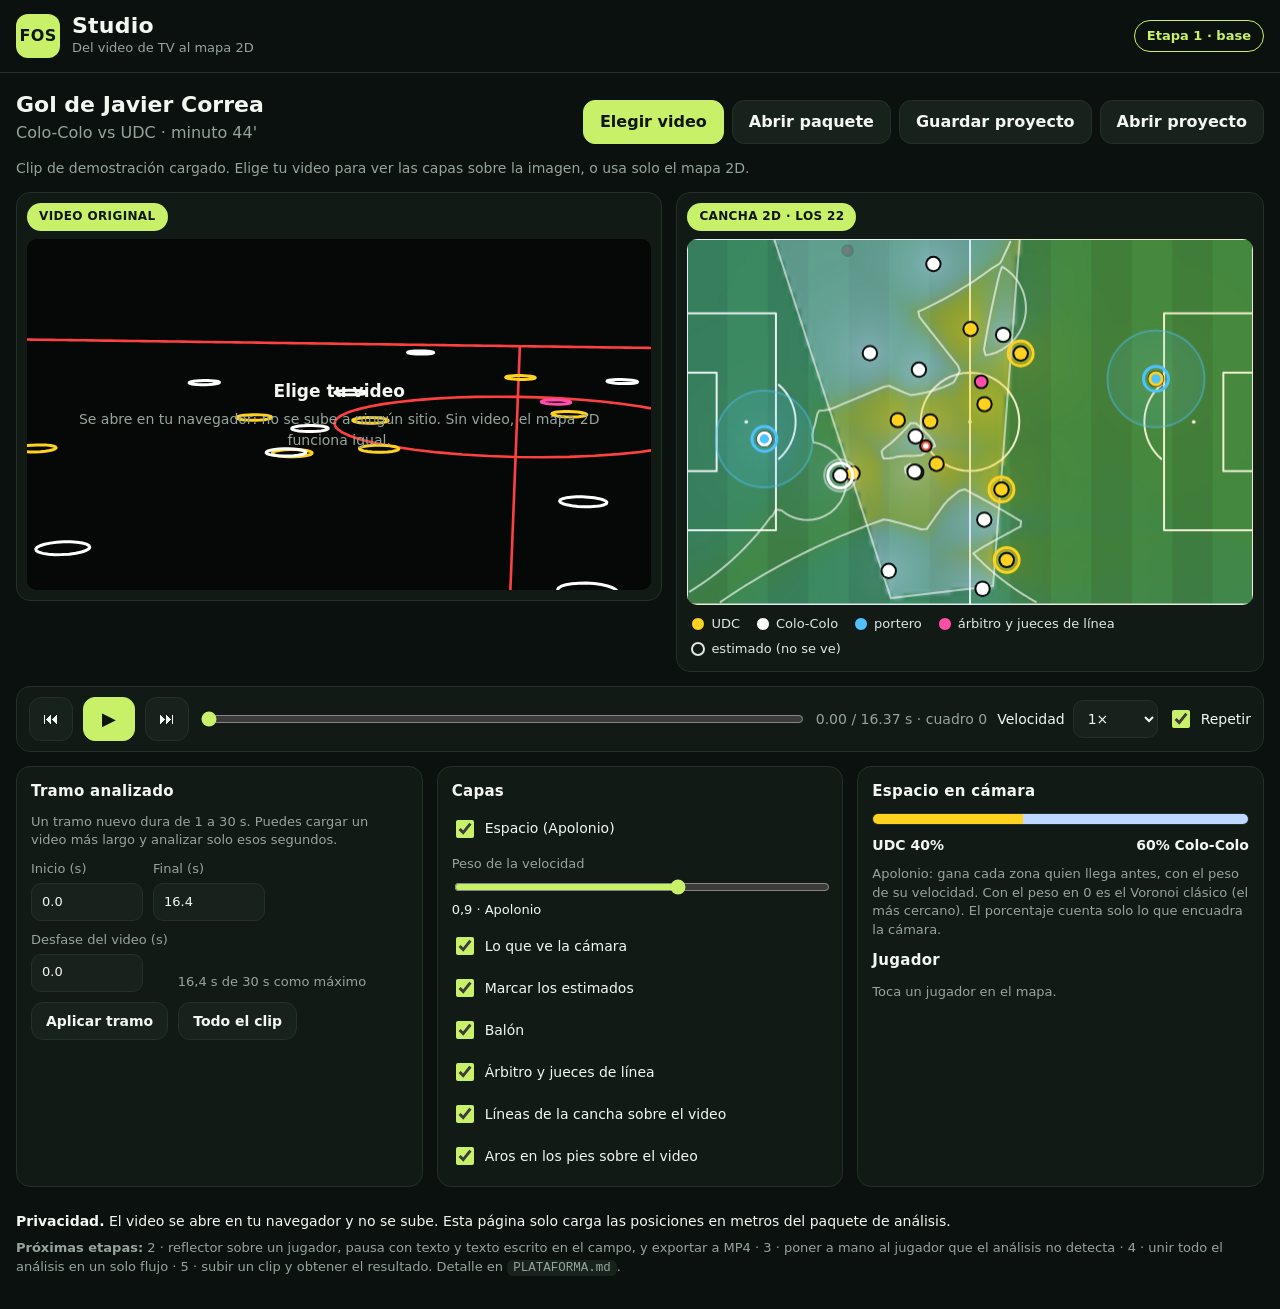
==== studio/index.html @ e6a31482 "Add FOS Studio (stage 1) under /studio/ Static test build of the new platform, generated by tools/bu" ====
<!doctype html>
<html lang="es">
<head>
<meta charset="utf-8">
<meta name="viewport" content="width=device-width, initial-scale=1">
<title>FOS Studio</title>
<meta name="description" content="Del video de TV al mapa 2D: los 22 jugadores sobre la cancha, el espacio que domina cada equipo y las líneas del campo sobre tu video.">
<link rel="stylesheet" href="studio.css">
</head>
<body>
<header class="top">
  <div class="brand"><span class="logo">FOS</span><div><h1>Studio</h1><p>Del video de TV al mapa 2D</p></div></div>
  <span class="badge" title="La plataforma se construye por etapas: ver PLATAFORMA.md">Etapa 1 · base</span>
</header>

<main>
  <section class="clip-head">
    <div><h2 id="clipTitle">Cargando…</h2><p id="clipSub" class="muted"></p></div>
    <div class="actions">
      <button id="btnVideo" class="btn primary" type="button">Elegir video</button>
      <button id="btnBundle" class="btn" type="button">Abrir paquete</button>
      <button id="btnSave" class="btn" type="button">Guardar proyecto</button>
      <button id="btnOpen" class="btn" type="button">Abrir proyecto</button>
    </div>
    <input id="videoFile" type="file" accept="video/*" hidden>
    <input id="bundleFile" type="file" accept=".json,application/json" hidden>
    <input id="projectFile" type="file" accept=".json,application/json" hidden>
  </section>
  <p id="status" class="status" role="status" aria-live="polite"></p>

  <section class="stage">
    <figure class="panel" id="videoPanel">
      <span class="chip">VIDEO ORIGINAL</span>
      <div class="frame" id="videoFrame">
        <video id="video" playsinline preload="auto"></video>
        <canvas id="overlay" aria-hidden="true"></canvas>
        <div id="videoEmpty" class="empty"><strong>Elige tu video</strong><span>Se abre en tu navegador: no se sube a ningún sitio. Sin video, el mapa 2D funciona igual.</span></div>
      </div>
    </figure>
    <figure class="panel">
      <span class="chip">CANCHA 2D · LOS 22</span>
      <canvas id="map" aria-label="Cancha 2D con los 22 jugadores"></canvas>
      <figcaption id="legend" class="legend"></figcaption>
    </figure>
  </section>

  <section class="transport" aria-label="Reproducción">
    <button id="btnPrev" class="icon" type="button" aria-label="Cuadro anterior" title="Cuadro anterior (←)">⏮</button>
    <button id="btnPlay" class="icon main" type="button" aria-label="Reproducir" title="Reproducir / pausa (espacio)">▶</button>
    <button id="btnNext" class="icon" type="button" aria-label="Cuadro siguiente" title="Cuadro siguiente (→)">⏭</button>
    <input id="slider" type="range" min="0" max="1" step="0.001" value="0" aria-label="Posición en el clip">
    <output id="time" class="time">0.00 / 0.00 s</output>
    <label class="select">Velocidad
      <select id="rate"><option value="0.25">0,25×</option><option value="0.5">0,5×</option><option value="1" selected>1×</option><option value="2">2×</option></select>
    </label>
    <label class="check"><input id="loop" type="checkbox" checked> Repetir</label>
  </section>

  <section class="cards">
    <article class="card">
      <h3>Tramo analizado</h3>
      <p class="muted small">Un tramo nuevo dura de 1 a 30 s. Puedes cargar un video más largo y analizar solo esos segundos.</p>
      <div class="row">
        <label>Inicio (s) <input id="rangeStart" type="number" min="0" step="0.1" inputmode="decimal"></label>
        <label>Final (s) <input id="rangeEnd" type="number" min="0" step="0.1" inputmode="decimal"></label>
      </div>
      <div class="row">
        <label>Desfase del video (s) <input id="videoOffset" type="number" min="0" step="0.1" value="0" inputmode="decimal"></label>
        <span class="muted small" id="rangeInfo"></span>
      </div>
      <div class="row">
        <button id="btnRange" class="btn small" type="button">Aplicar tramo</button>
        <button id="btnFull" class="btn small" type="button">Todo el clip</button>
      </div>
      <p id="rangeMsg" class="msg" role="alert"></p>
    </article>

    <article class="card">
      <h3>Capas</h3>
      <label class="check"><input type="checkbox" data-layer="apolonio"> Espacio (Apolonio)</label>
      <label class="slider">Peso de la velocidad <input id="gain" type="range" min="0" max="1.5" step="0.05" value="0.9"><output id="gainOut">0,9 · Apolonio</output></label>
      <label class="check"><input type="checkbox" data-layer="footprint"> Lo que ve la cámara</label>
      <label class="check"><input type="checkbox" data-layer="estimated"> Marcar los estimados</label>
      <label class="check"><input type="checkbox" data-layer="ball"> Balón</label>
      <label class="check"><input type="checkbox" data-layer="referees"> Árbitro y jueces de línea</label>
      <label class="check"><input type="checkbox" data-layer="fieldLines"> Líneas de la cancha sobre el video</label>
      <label class="check"><input type="checkbox" data-layer="feetRings"> Aros en los pies sobre el video</label>
    </article>

    <article class="card">
      <h3>Espacio en cámara</h3>
      <div class="bar" aria-hidden="true"><i id="bar0"></i><i id="bar1"></i></div>
      <div class="bar-l"><span id="pct0"></span><span id="pct1"></span></div>
      <p class="muted small">Apolonio: gana cada zona quien llega antes, con el peso de su velocidad. Con el peso en 0 es el Voronoi clásico (el más cercano). El porcentaje cuenta solo lo que encuadra la cámara.</p>
      <h3>Jugador</h3>
      <div id="player" class="muted small">Toca un jugador en el mapa.</div>
    </article>
  </section>
</main>

<footer>
  <p><strong>Privacidad.</strong> El video se abre en tu navegador y no se sube. Esta página solo carga las posiciones en metros del paquete de análisis.</p>
  <p class="muted small"><strong>Próximas etapas:</strong> 2 · reflector sobre un jugador, pausa con texto y texto escrito en el campo, y exportar a MP4 · 3 · poner a mano al jugador que el análisis no detecta · 4 · unir todo el análisis en un solo flujo · 5 · subir un clip y obtener el resultado. Detalle en <code>PLATAFORMA.md</code>.</p>
</footer>
<script type="module" src="app.js"></script>
</body>
</html>
---- studio/studio.css ----
:root {
  color-scheme: dark;
  --bg: #0b110e; --panel: #121a16; --panel-2: #18221d; --line: #243029; --text: #f3f7f2; --muted: #96a59c; --lime: #c8f169; --lime-ink: #0e1611; --danger: #ff8a7a;
  --radius: 14px;
  font-family: "Inter", system-ui, -apple-system, "Segoe UI", Roboto, sans-serif;
}
* { box-sizing: border-box; }
[hidden] { display: none !important; }
html { background: var(--bg); }
body { margin: 0; background: var(--bg); color: var(--text); line-height: 1.45; }
h1, h2, h3, p { margin: 0; }
button, input, select { font: inherit; color: inherit; }
:focus-visible { outline: 2px solid var(--lime); outline-offset: 2px; }

.top { display: flex; align-items: center; justify-content: space-between; gap: 12px; padding: 14px 16px; border-bottom: 1px solid var(--line); }
.brand { display: flex; align-items: center; gap: 12px; }
.brand h1 { font-size: 22px; letter-spacing: .01em; line-height: 1.1; }
.brand p { color: var(--muted); font-size: 13px; }
.logo { display: grid; place-items: center; width: 44px; height: 44px; border-radius: 12px; background: var(--lime); color: var(--lime-ink); font-weight: 900; letter-spacing: .02em; }
.badge { border: 1.5px solid var(--lime); color: var(--lime); border-radius: 999px; padding: 6px 12px; font-size: 13px; font-weight: 700; white-space: nowrap; }

main { max-width: 1280px; margin: 0 auto; padding: 16px; display: grid; gap: 14px; }
.clip-head { display: flex; flex-wrap: wrap; align-items: end; justify-content: space-between; gap: 12px; }
.clip-head h2 { font-size: 22px; }
.muted { color: var(--muted); }
.small { font-size: 13px; }
.actions { display: flex; flex-wrap: wrap; gap: 8px; }
.btn { min-height: 44px; padding: 0 16px; border-radius: 12px; border: 1px solid var(--line); background: var(--panel-2); cursor: pointer; font-weight: 600; }
.btn:hover { border-color: #3a4a40; }
.btn.primary { background: var(--lime); color: var(--lime-ink); border-color: var(--lime); }
.btn.small { min-height: 38px; padding: 0 14px; font-size: 14px; }
.status { min-height: 20px; font-size: 14px; color: var(--muted); }
.status.error { color: var(--danger); }

.stage { display: grid; gap: 14px; grid-template-columns: minmax(0, 1fr); align-items: start; }
@media (min-width: 900px) { .stage { grid-template-columns: minmax(0, 1.1fr) minmax(0, 1fr); } }
.panel { position: relative; margin: 0; padding: 10px; background: var(--panel); border: 1px solid var(--line); border-radius: var(--radius); }
.chip { display: inline-block; margin-bottom: 8px; padding: 5px 12px; border-radius: 999px; background: var(--lime); color: var(--lime-ink); font-size: 12px; font-weight: 800; letter-spacing: .03em; }
.frame { position: relative; width: 100%; aspect-ratio: 16 / 9; background: #050806; border-radius: 10px; overflow: hidden; }
.frame video, .frame canvas { position: absolute; inset: 0; width: 100%; height: 100%; }
.frame video { object-fit: fill; background: #050806; }
.frame canvas { pointer-events: none; }
.empty { position: absolute; inset: 0; display: grid; place-content: center; gap: 6px; padding: 20px; text-align: center; color: var(--muted); font-size: 14px; }
.empty strong { color: var(--text); font-size: 17px; }
.panel > canvas#map { display: block; width: 100%; height: auto; aspect-ratio: 105 / 68; border-radius: 10px; cursor: crosshair; touch-action: manipulation; }
.legend { display: flex; flex-wrap: wrap; gap: 6px 16px; padding: 10px 4px 2px; font-size: 13px; color: #dfe8e1; }
.legend span { display: inline-flex; align-items: center; gap: 6px; }
.legend i { width: 14px; height: 14px; border-radius: 50%; border: 1.5px solid #0a0e0c; }
.legend i.hollow { background: transparent; border: 2.5px solid #dfe8e1; }

.transport { display: flex; flex-wrap: wrap; align-items: center; gap: 10px; padding: 10px 12px; background: var(--panel); border: 1px solid var(--line); border-radius: var(--radius); }
.icon { width: 44px; height: 44px; border-radius: 12px; border: 1px solid var(--line); background: var(--panel-2); cursor: pointer; font-size: 16px; }
.icon.main { background: var(--lime); color: var(--lime-ink); border-color: var(--lime); width: 52px; font-size: 18px; }
.transport input[type=range] { flex: 1 1 200px; min-width: 120px; accent-color: var(--lime); }
.time { font-variant-numeric: tabular-nums; color: var(--muted); font-size: 14px; min-width: 120px; }
.select, .check, .slider { display: flex; align-items: center; gap: 8px; font-size: 14px; }
.select select, .row input[type=number] { min-height: 38px; background: var(--panel-2); border: 1px solid var(--line); border-radius: 10px; padding: 0 10px; }
.check input { width: 18px; height: 18px; accent-color: var(--lime); }
.check { min-height: 32px; }

.cards { display: grid; gap: 14px; grid-template-columns: minmax(0, 1fr); }
@media (min-width: 900px) { .cards { grid-template-columns: repeat(3, minmax(0, 1fr)); } }
.card { padding: 14px; background: var(--panel); border: 1px solid var(--line); border-radius: var(--radius); display: grid; gap: 10px; align-content: start; }
.card h3 { font-size: 15px; letter-spacing: .02em; }
.row { display: flex; flex-wrap: wrap; align-items: end; gap: 10px; }
.row label { display: grid; gap: 4px; font-size: 13px; color: var(--muted); }
.row input[type=number] { width: 112px; color: var(--text); }
.msg { min-height: 18px; font-size: 13px; color: var(--danger); }
.msg.ok { color: var(--lime); }
.slider { display: grid; gap: 4px; font-size: 13px; color: var(--muted); }
.slider input { width: 100%; accent-color: var(--lime); }
.slider output { color: var(--text); }
.bar { display: flex; height: 12px; border-radius: 999px; overflow: hidden; background: var(--panel-2); border: 1px solid var(--line); }
.bar i { display: block; height: 100%; transition: width .12s linear; }
.bar-l { display: flex; justify-content: space-between; font-size: 14px; font-weight: 600; }
#player { line-height: 1.6; }
#player b { color: var(--text); }

footer { max-width: 1280px; margin: 0 auto; padding: 8px 16px 32px; display: grid; gap: 8px; font-size: 14px; }
code { background: var(--panel-2); border-radius: 6px; padding: 1px 6px; font-size: 12.5px; }
@media (max-width: 520px) { .time { min-width: 0; } .brand p { display: none; } }
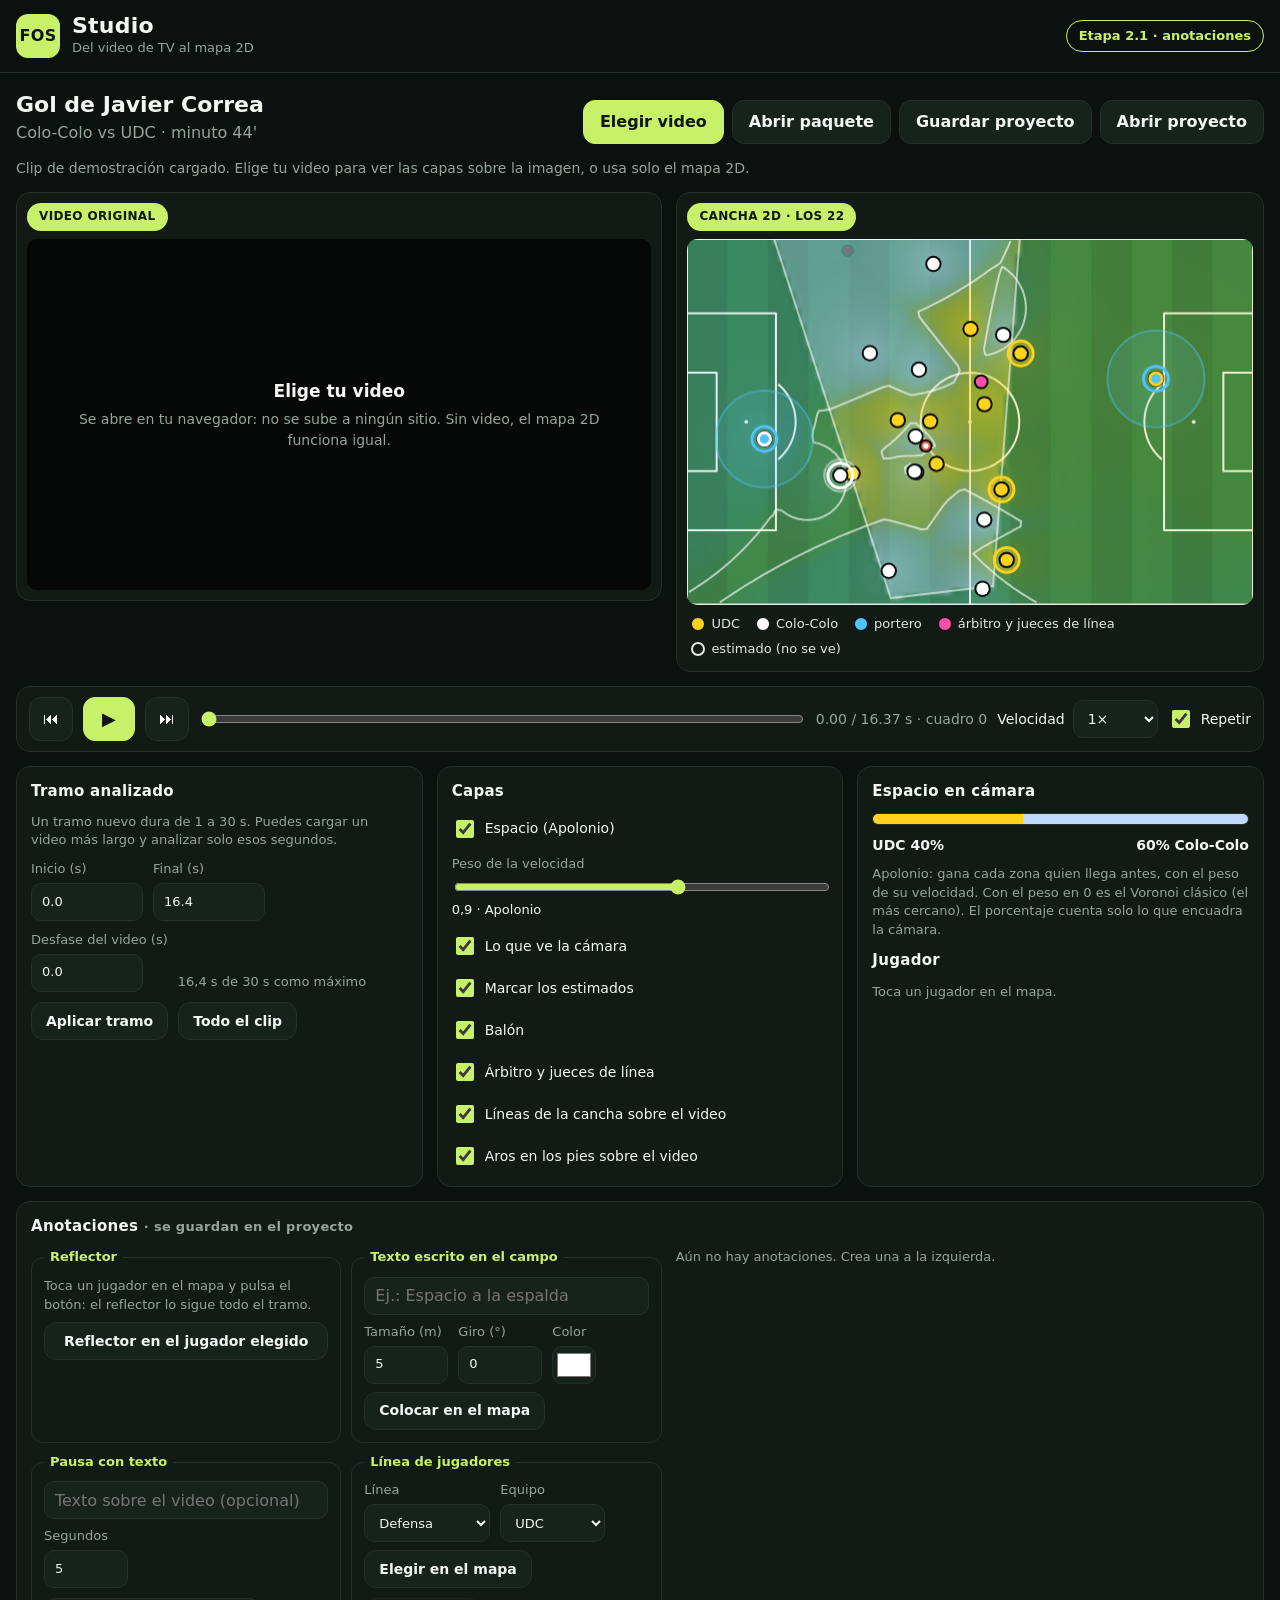
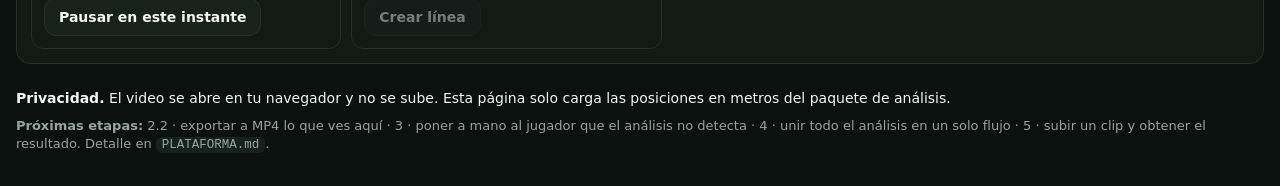
==== commit f63ab945: "Update FOS Studio to stage 2.1 (annotations) Spotlight, text written on the pitch (perspective), pla" ====
--- a/studio/index.html
+++ b/studio/index.html
@@ -10,7 +10,7 @@
 <body>
 <header class="top">
   <div class="brand"><span class="logo">FOS</span><div><h1>Studio</h1><p>Del video de TV al mapa 2D</p></div></div>
-  <span class="badge" title="La plataforma se construye por etapas: ver PLATAFORMA.md">Etapa 1 · base</span>
+  <span class="badge" title="La plataforma se construye por etapas: ver PLATAFORMA.md">Etapa 2.1 · anotaciones</span>
 </header>
 
 <main>
@@ -33,7 +33,9 @@
       <span class="chip">VIDEO ORIGINAL</span>
       <div class="frame" id="videoFrame">
         <video id="video" playsinline preload="auto"></video>
+        <div id="textLayer" class="text-layer" aria-hidden="true"></div>
         <canvas id="overlay" aria-hidden="true"></canvas>
+        <div id="caption" class="caption" hidden role="status"></div>
         <div id="videoEmpty" class="empty"><strong>Elige tu video</strong><span>Se abre en tu navegador: no se sube a ningún sitio. Sin video, el mapa 2D funciona igual.</span></div>
       </div>
     </figure>
@@ -95,12 +97,53 @@
       <h3>Jugador</h3>
       <div id="player" class="muted small">Toca un jugador en el mapa.</div>
     </article>
+
+    <article class="card wide" id="annCard">
+      <h3>Anotaciones <span class="muted small">· se guardan en el proyecto</span></h3>
+      <div class="ann-grid">
+        <div class="ann-tools">
+          <fieldset>
+            <legend>Reflector</legend>
+            <p class="muted small">Toca un jugador en el mapa y pulsa el botón: el reflector lo sigue todo el tramo.</p>
+            <button id="addSpot" class="btn small" type="button">Reflector en el jugador elegido</button>
+          </fieldset>
+          <fieldset>
+            <legend>Texto escrito en el campo</legend>
+            <input id="txtText" type="text" maxlength="60" placeholder="Ej.: Espacio a la espalda" aria-label="Texto">
+            <div class="row">
+              <label>Tamaño (m) <input id="txtSize" type="number" min="0.8" max="12" step="0.2" value="5"></label>
+              <label>Giro (°) <input id="txtRot" type="number" min="-180" max="180" step="5" value="0"></label>
+              <label>Color <input id="txtColor" type="color" value="#ffffff"></label>
+            </div>
+            <div class="row"><button id="addText" class="btn small" type="button">Colocar en el mapa</button><span id="txtHint" class="muted small"></span></div>
+          </fieldset>
+          <fieldset>
+            <legend>Pausa con texto</legend>
+            <input id="frzText" type="text" maxlength="80" placeholder="Texto sobre el video (opcional)" aria-label="Texto de la pausa">
+            <div class="row"><label>Segundos <input id="frzDur" type="number" min="0.5" max="10" step="0.5" value="5"></label><button id="addFreeze" class="btn small" type="button">Pausar en este instante</button></div>
+          </fieldset>
+          <fieldset>
+            <legend>Línea de jugadores</legend>
+            <div class="row">
+              <label>Línea <select id="lnKind"><option>Defensa</option><option>Mediocampo</option><option>Delantera</option></select></label>
+              <label>Equipo <select id="lnTeam"></select></label>
+            </div>
+            <div class="row"><button id="lnPick" class="btn small" type="button">Elegir en el mapa</button><button id="lnMake" class="btn small" type="button" disabled>Crear línea</button><span id="lnHint" class="muted small"></span></div>
+          </fieldset>
+        </div>
+        <div class="ann-list">
+          <p id="annEmpty" class="muted small">Aún no hay anotaciones. Crea una a la izquierda.</p>
+          <ol id="annList"></ol>
+          <p id="annMsg" class="msg" role="alert"></p>
+        </div>
+      </div>
+    </article>
   </section>
 </main>
 
 <footer>
   <p><strong>Privacidad.</strong> El video se abre en tu navegador y no se sube. Esta página solo carga las posiciones en metros del paquete de análisis.</p>
-  <p class="muted small"><strong>Próximas etapas:</strong> 2 · reflector sobre un jugador, pausa con texto y texto escrito en el campo, y exportar a MP4 · 3 · poner a mano al jugador que el análisis no detecta · 4 · unir todo el análisis en un solo flujo · 5 · subir un clip y obtener el resultado. Detalle en <code>PLATAFORMA.md</code>.</p>
+  <p class="muted small"><strong>Próximas etapas:</strong> 2.2 · exportar a MP4 lo que ves aquí · 3 · poner a mano al jugador que el análisis no detecta · 4 · unir todo el análisis en un solo flujo · 5 · subir un clip y obtener el resultado. Detalle en <code>PLATAFORMA.md</code>.</p>
 </footer>
 <script type="module" src="app.js"></script>
 </body>
--- a/studio/studio.css
+++ b/studio/studio.css
@@ -79,3 +79,27 @@
 footer { max-width: 1280px; margin: 0 auto; padding: 8px 16px 32px; display: grid; gap: 8px; font-size: 14px; }
 code { background: var(--panel-2); border-radius: 6px; padding: 1px 6px; font-size: 12.5px; }
 @media (max-width: 520px) { .time { min-width: 0; } .brand p { display: none; } }
+
+.frame .text-layer { position: absolute; inset: 0; overflow: hidden; pointer-events: none; }
+.pitch-text { position: absolute; left: 0; top: 0; transform-origin: 0 0; display: grid; place-items: center; white-space: nowrap; font: 800 64px/80px "Inter", system-ui, -apple-system, "Segoe UI", sans-serif; letter-spacing: .01em; opacity: .9; text-shadow: 0 0 6px rgba(0,0,0,.35); -webkit-text-stroke: 1.5px rgba(10,14,12,.35); mix-blend-mode: normal; will-change: transform; }
+.caption { position: absolute; left: 0; right: 0; bottom: 0; padding: 12px 16px; display: flex; align-items: center; justify-content: center; gap: 12px; text-align: center; background: linear-gradient(to top, rgba(6,10,8,.9), rgba(6,10,8,.55)); font-weight: 800; font-size: clamp(14px, 2.4vw, 24px); }
+.caption .count { background: var(--lime); color: var(--lime-ink); border-radius: 999px; padding: 3px 12px; font-size: .75em; white-space: nowrap; }
+.frame.frozen { box-shadow: inset 0 0 0 3px var(--lime); }
+.card.wide { grid-column: 1 / -1; }
+.ann-grid { display: grid; gap: 14px; grid-template-columns: minmax(0, 1fr); }
+@media (min-width: 900px) { .ann-grid { grid-template-columns: minmax(0, 1.1fr) minmax(0, 1fr); } }
+.ann-tools { display: grid; gap: 10px; grid-template-columns: repeat(auto-fit, minmax(260px, 1fr)); align-content: start; }
+fieldset { margin: 0; padding: 10px 12px 12px; border: 1px solid var(--line); border-radius: 12px; display: grid; gap: 8px; align-content: start; min-width: 0; }
+legend { padding: 0 6px; font-size: 13px; font-weight: 700; color: var(--lime); }
+fieldset input[type=text], fieldset select { width: 100%; min-height: 38px; background: var(--panel-2); border: 1px solid var(--line); border-radius: 10px; padding: 0 10px; color: var(--text); }
+fieldset .row input[type=number] { width: 84px; }
+fieldset input[type=color] { width: 44px; height: 38px; padding: 2px; background: var(--panel-2); border: 1px solid var(--line); border-radius: 10px; }
+.btn:disabled { opacity: .45; cursor: not-allowed; }
+.btn.armed { background: var(--lime); color: var(--lime-ink); border-color: var(--lime); }
+.ann-list ol { list-style: none; margin: 0; padding: 0; display: grid; gap: 8px; }
+.ann-list li { display: grid; gap: 6px; padding: 10px 12px; background: var(--panel-2); border: 1px solid var(--line); border-radius: 12px; }
+.ann-list .top { display: flex; align-items: center; gap: 8px; justify-content: space-between; font-weight: 600; font-size: 14px; }
+.ann-list .tag { color: var(--lime); font-size: 12px; font-weight: 800; letter-spacing: .04em; margin-right: 6px; }
+.ann-list .times { display: flex; flex-wrap: wrap; align-items: center; gap: 8px; font-size: 13px; color: var(--muted); }
+.ann-list .times input { width: 76px; min-height: 32px; background: var(--panel); border: 1px solid var(--line); border-radius: 8px; padding: 0 8px; color: var(--text); }
+.mini { min-height: 32px; padding: 0 10px; border-radius: 8px; border: 1px solid var(--line); background: var(--panel); cursor: pointer; font-size: 13px; }
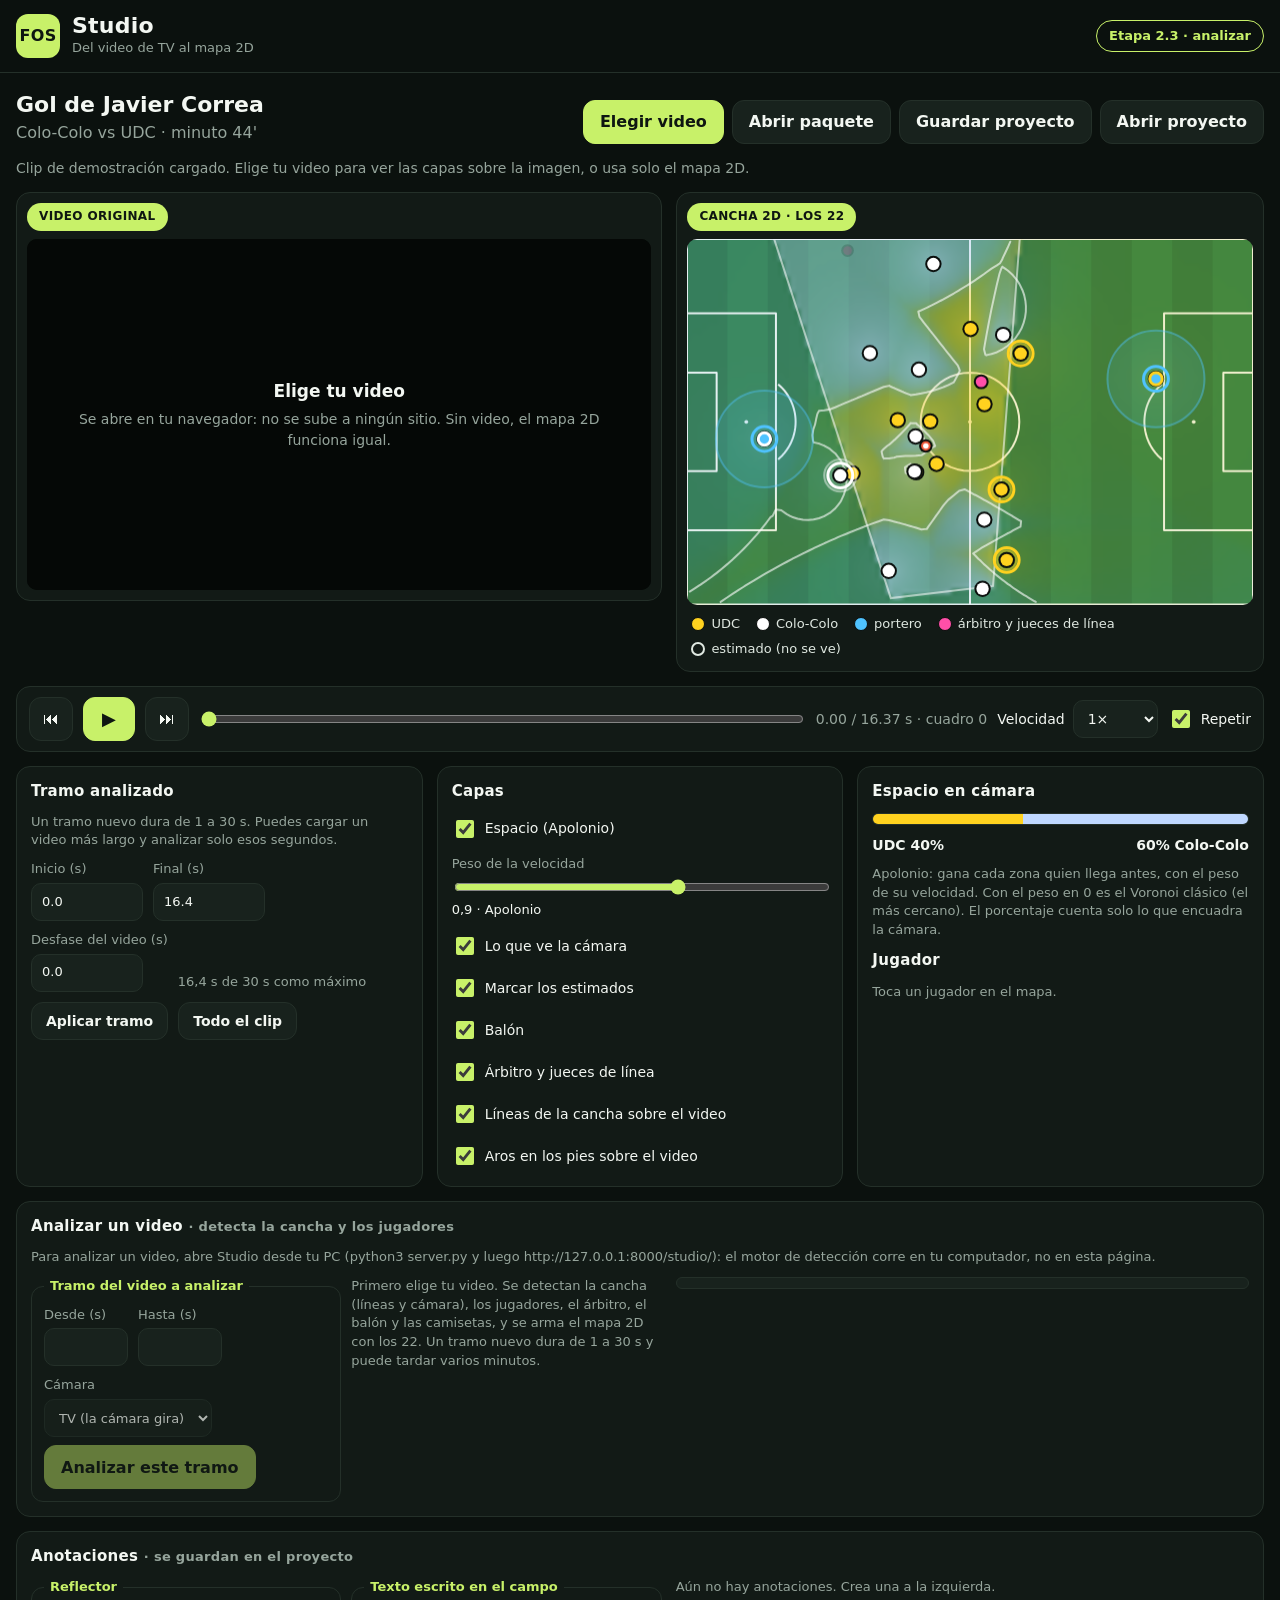
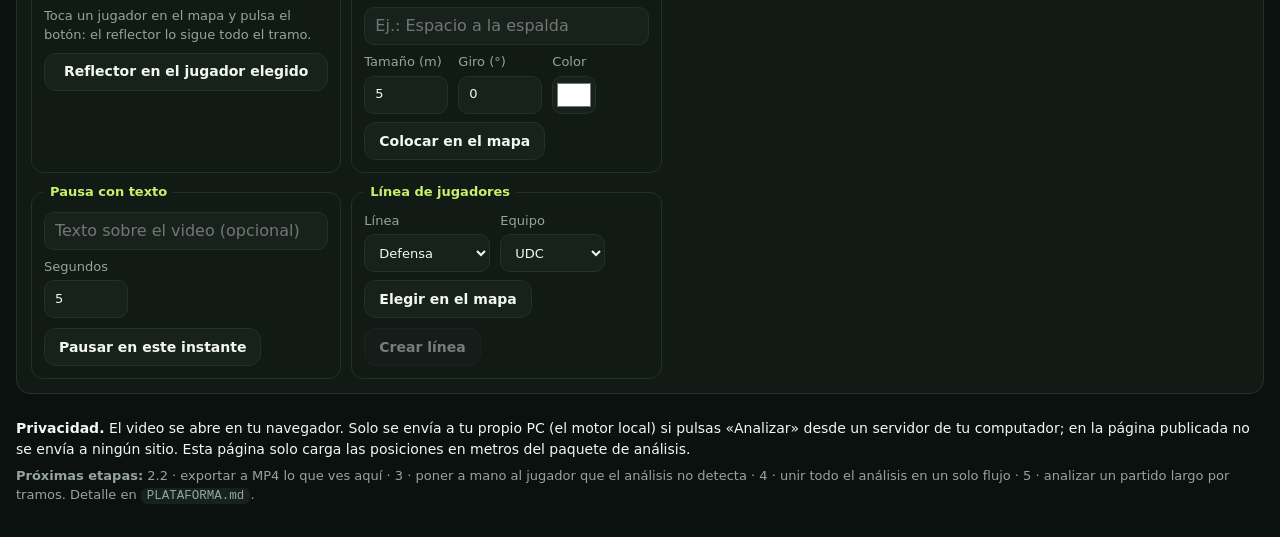
==== commit 2eb0cc0c: "Update FOS Studio to stage 2.3 (Analyze option) Adds the "Analyze a video" card: it only works when " ====
--- a/studio/index.html
+++ b/studio/index.html
@@ -10,7 +10,7 @@
 <body>
 <header class="top">
   <div class="brand"><span class="logo">FOS</span><div><h1>Studio</h1><p>Del video de TV al mapa 2D</p></div></div>
-  <span class="badge" title="La plataforma se construye por etapas: ver PLATAFORMA.md">Etapa 2.1 · anotaciones</span>
+  <span class="badge" title="La plataforma se construye por etapas: ver PLATAFORMA.md">Etapa 2.3 · analizar</span>
 </header>
 
 <main>
@@ -98,6 +98,31 @@
       <div id="player" class="muted small">Toca un jugador en el mapa.</div>
     </article>
 
+
+    <article class="card wide" id="engineCard">
+      <h3>Analizar un video <span class="muted small">· detecta la cancha y los jugadores</span></h3>
+      <p id="engineState" class="muted small">Buscando el motor de análisis…</p>
+      <div class="ann-grid">
+        <div class="ann-tools">
+          <fieldset>
+            <legend>Tramo del video a analizar</legend>
+            <div class="row">
+              <label>Desde (s) <input id="anStart" type="number" min="0" step="0.1" inputmode="decimal" disabled></label>
+              <label>Hasta (s) <input id="anEnd" type="number" min="0" step="0.1" inputmode="decimal" disabled></label>
+              <label>Cámara <select id="anCamera" disabled><option value="tv">TV (la cámara gira)</option><option value="tactical">Táctica (fija)</option></select></label>
+            </div>
+            <div class="row"><button id="btnAnalyze" class="btn primary" type="button" disabled>Analizar este tramo</button><button id="btnCancel" class="btn" type="button" hidden>Cancelar</button></div>
+          </fieldset>
+          <p class="muted small">Primero elige tu video. Se detectan la cancha (líneas y cámara), los jugadores, el árbitro, el balón y las camisetas, y se arma el mapa 2D con los 22. Un tramo nuevo dura de 1 a 30 s y puede tardar varios minutos.</p>
+        </div>
+        <div class="ann-list">
+          <div class="bar" aria-hidden="true"><i id="anBar" style="width:0;background:var(--lime)"></i></div>
+          <p id="anMsg" class="muted small" role="status" aria-live="polite"></p>
+          <p id="anAdvice" class="advice" hidden></p>
+        </div>
+      </div>
+    </article>
+
     <article class="card wide" id="annCard">
       <h3>Anotaciones <span class="muted small">· se guardan en el proyecto</span></h3>
       <div class="ann-grid">
@@ -142,8 +167,8 @@
 </main>
 
 <footer>
-  <p><strong>Privacidad.</strong> El video se abre en tu navegador y no se sube. Esta página solo carga las posiciones en metros del paquete de análisis.</p>
-  <p class="muted small"><strong>Próximas etapas:</strong> 2.2 · exportar a MP4 lo que ves aquí · 3 · poner a mano al jugador que el análisis no detecta · 4 · unir todo el análisis en un solo flujo · 5 · subir un clip y obtener el resultado. Detalle en <code>PLATAFORMA.md</code>.</p>
+  <p><strong>Privacidad.</strong> El video se abre en tu navegador. Solo se envía a tu propio PC (el motor local) si pulsas «Analizar» desde un servidor de tu computador; en la página publicada no se envía a ningún sitio. Esta página solo carga las posiciones en metros del paquete de análisis.</p>
+  <p class="muted small"><strong>Próximas etapas:</strong> 2.2 · exportar a MP4 lo que ves aquí · 3 · poner a mano al jugador que el análisis no detecta · 4 · unir todo el análisis en un solo flujo · 5 · analizar un partido largo por tramos. Detalle en <code>PLATAFORMA.md</code>.</p>
 </footer>
 <script type="module" src="app.js"></script>
 </body>
--- a/studio/studio.css
+++ b/studio/studio.css
@@ -103,3 +103,10 @@
 .ann-list .times { display: flex; flex-wrap: wrap; align-items: center; gap: 8px; font-size: 13px; color: var(--muted); }
 .ann-list .times input { width: 76px; min-height: 32px; background: var(--panel); border: 1px solid var(--line); border-radius: 8px; padding: 0 8px; color: var(--text); }
 .mini { min-height: 32px; padding: 0 10px; border-radius: 8px; border: 1px solid var(--line); background: var(--panel); cursor: pointer; font-size: 13px; }
+
+.advice { padding: 10px 12px; border-radius: 10px; border: 1px solid var(--line); background: var(--panel-2); font-size: 14px; }
+.advice.good { border-color: var(--lime); }
+.advice.weak { border-color: #f2c14e; color: #f2c14e; }
+.advice.bad { border-color: var(--danger); color: var(--danger); }
+#engineState.ready { color: var(--lime); }
+#engineState.bad { color: var(--danger); }
